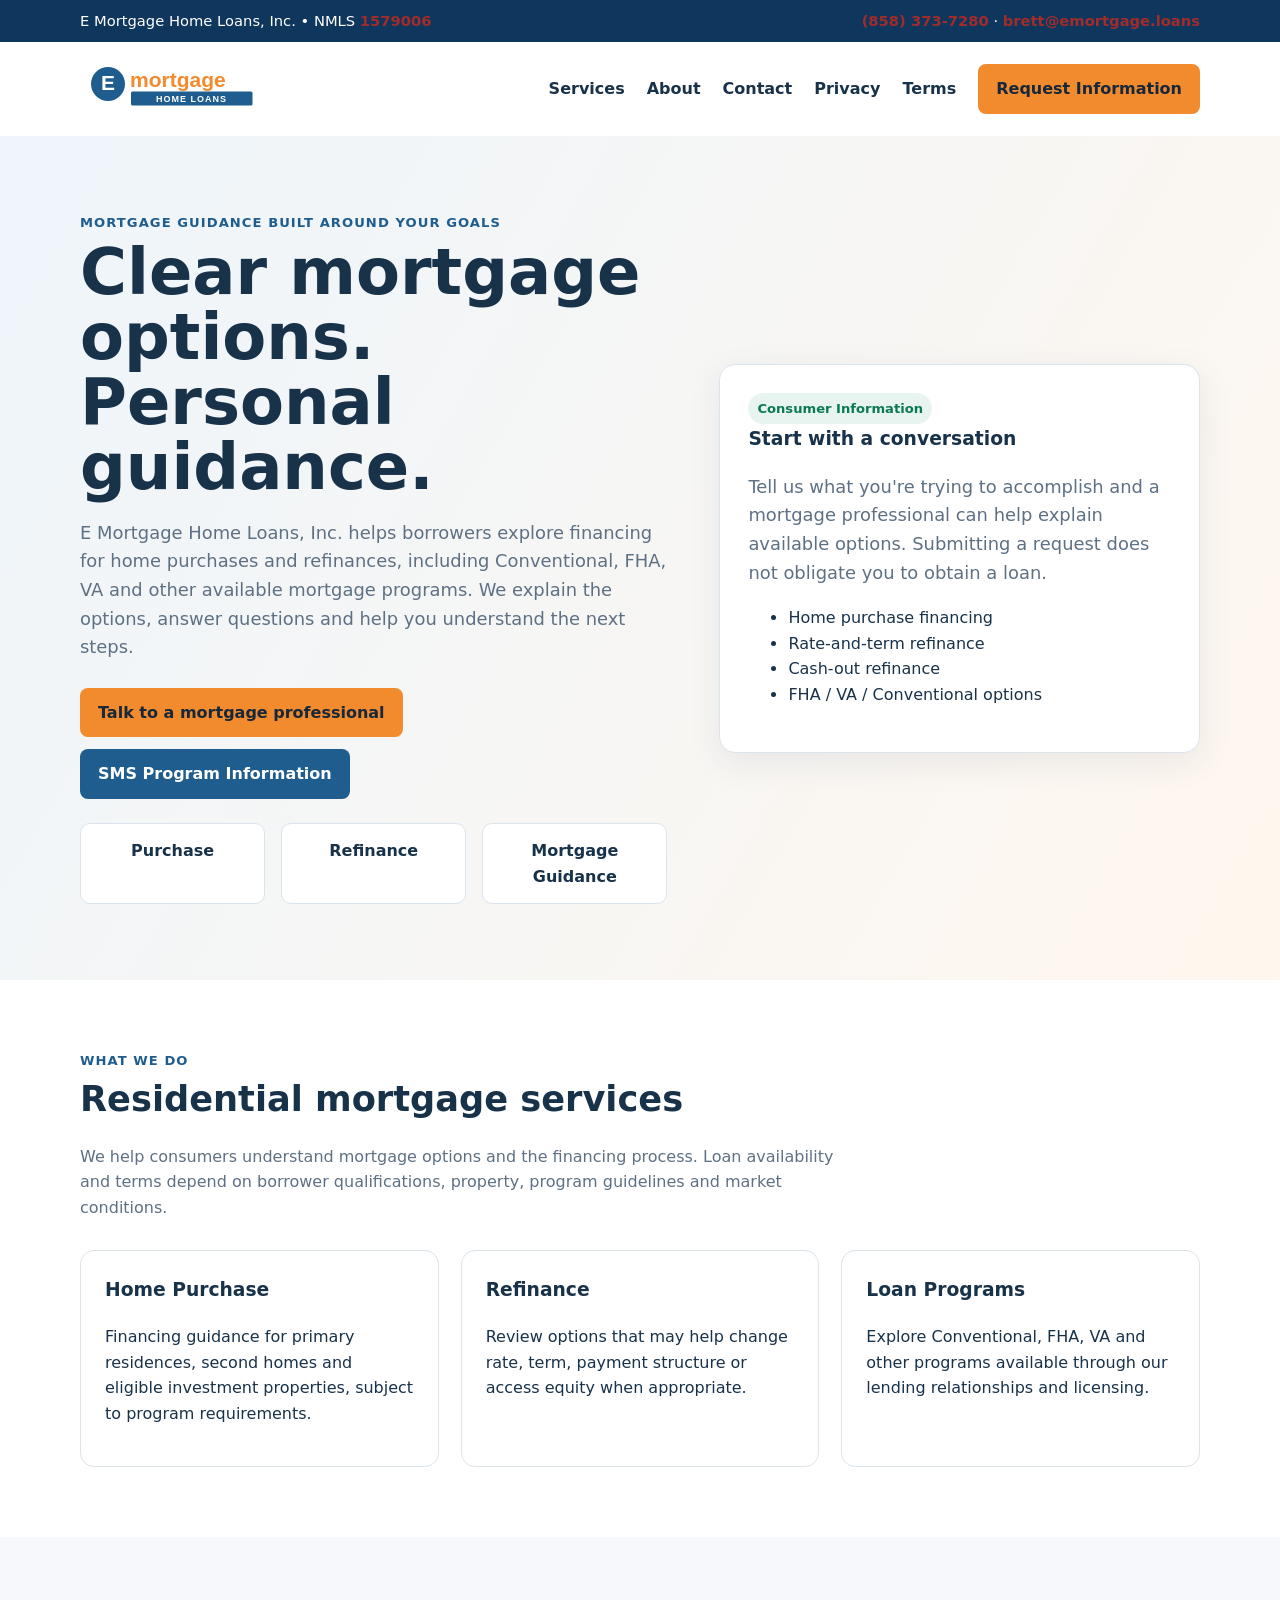
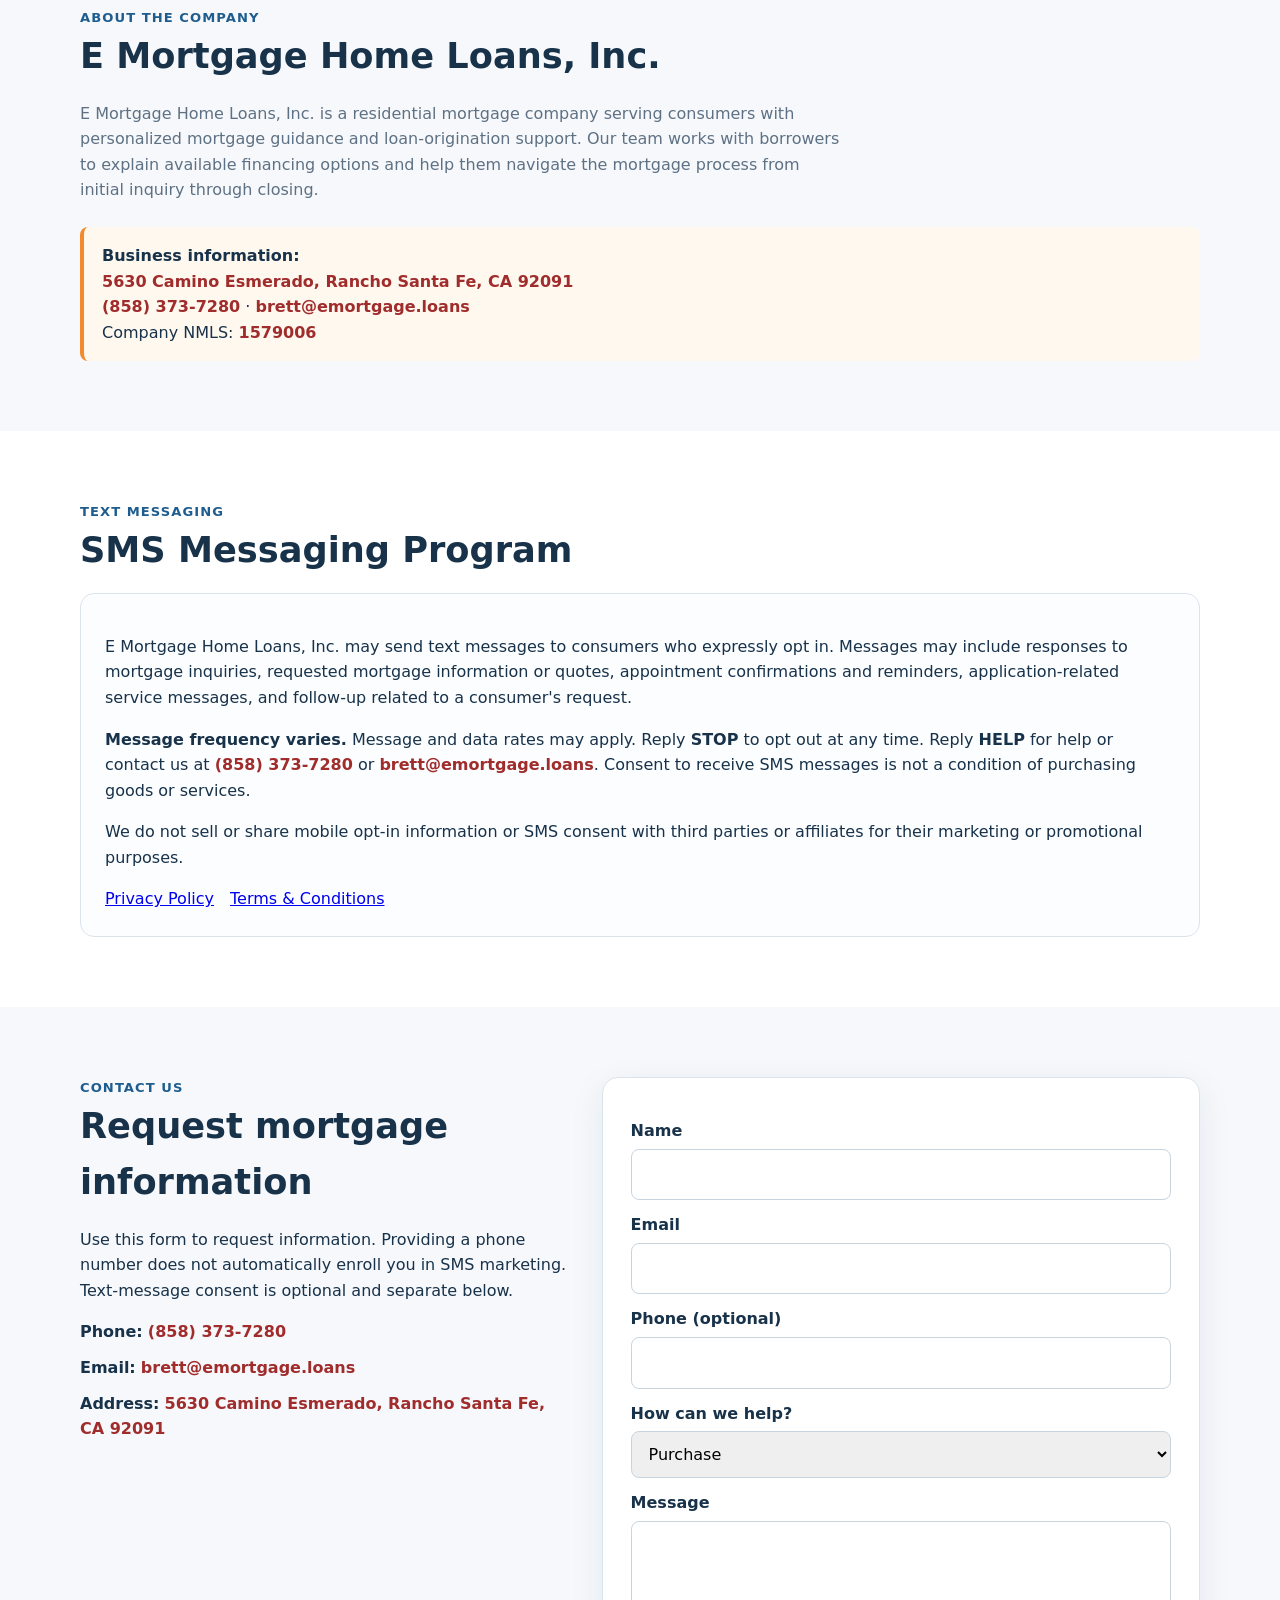
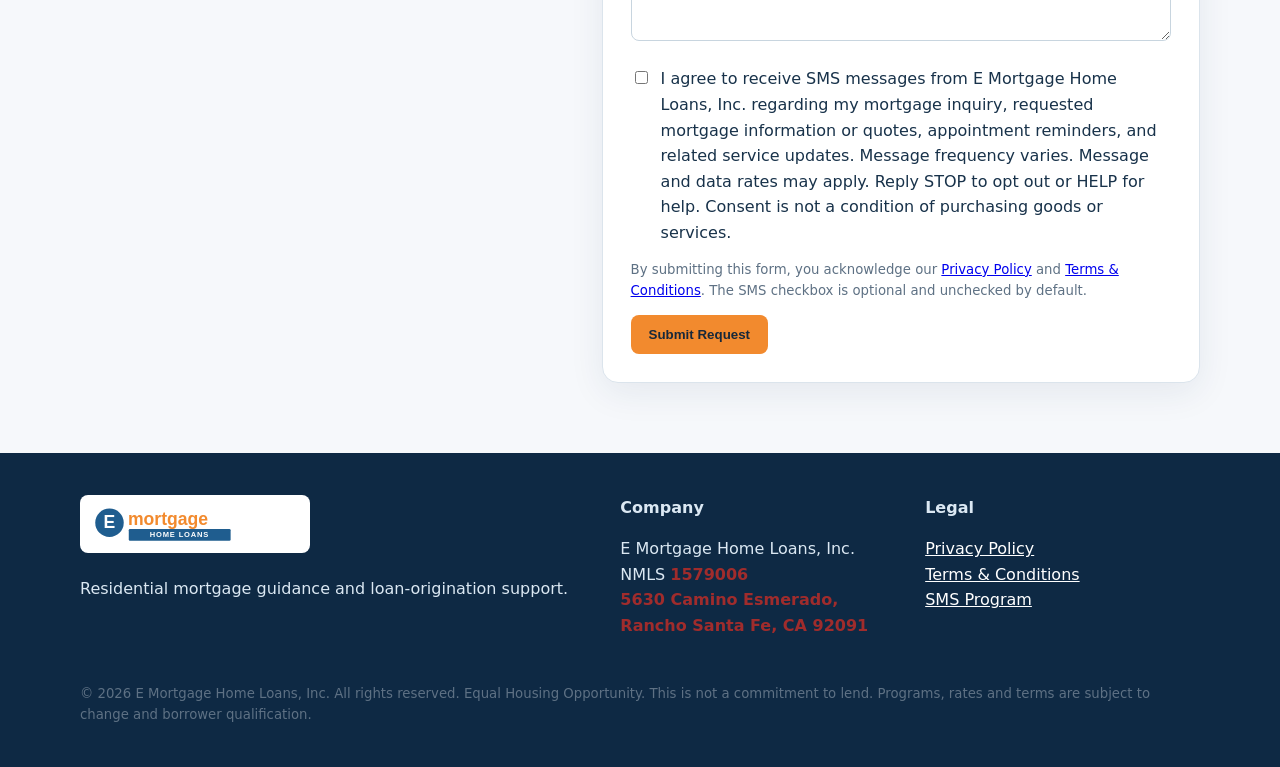
==== index.html @ 781906ae "Initial A2P compliance site" ====
<!doctype html><html lang="en"><head><meta charset="utf-8"><meta name="viewport" content="width=device-width,initial-scale=1"><title>E Mortgage Home Loans, Inc. | Mortgage Solutions</title><meta name="description" content="E Mortgage Home Loans, Inc. provides residential mortgage guidance for home purchases, refinances and a range of loan programs."><link rel="stylesheet" href="styles.css"></head><body>
<div class="topbar"><div class="wrap"><span>E Mortgage Home Loans, Inc. • NMLS <span class="placeholder">1579006</span></span><span><a href="tel:+18583737280"><span class="placeholder">(858) 373-7280</span></a> · <a href="mailto:brett@emortgage.loans"><span class="placeholder">brett@emortgage.loans</span></a></span></div></div>
<header class="wrap nav"><a href="index.html"><img src="assets/logo.svg" alt="E Mortgage Home Loans"></a><nav class="navlinks"><a href="#services">Services</a><a href="#about">About</a><a href="#contact">Contact</a><a href="privacy-policy.html">Privacy</a><a href="terms-and-conditions.html">Terms</a><a class="btn" href="#contact">Request Information</a></nav></header>
<main><section class="hero"><div class="wrap hero-grid"><div><div class="eyebrow">Mortgage guidance built around your goals</div><h1>Clear mortgage options. Personal guidance.</h1><p>E Mortgage Home Loans, Inc. helps borrowers explore financing for home purchases and refinances, including Conventional, FHA, VA and other available mortgage programs. We explain the options, answer questions and help you understand the next steps.</p><div style="display:flex;gap:12px;flex-wrap:wrap;margin-top:26px"><a class="btn" href="#contact">Talk to a mortgage professional</a><a class="btn secondary" href="#sms">SMS Program Information</a></div><div class="trust"><div>Purchase</div><div>Refinance</div><div>Mortgage Guidance</div></div></div><div class="card"><span class="badge">Consumer Information</span><h3>Start with a conversation</h3><p>Tell us what you're trying to accomplish and a mortgage professional can help explain available options. Submitting a request does not obligate you to obtain a loan.</p><ul><li>Home purchase financing</li><li>Rate-and-term refinance</li><li>Cash-out refinance</li><li>FHA / VA / Conventional options</li></ul></div></div></section>
<section id="services" class="section"><div class="wrap"><div class="eyebrow">What we do</div><h2>Residential mortgage services</h2><p class="lead">We help consumers understand mortgage options and the financing process. Loan availability and terms depend on borrower qualifications, property, program guidelines and market conditions.</p><div class="grid3"><div class="service"><h3>Home Purchase</h3><p>Financing guidance for primary residences, second homes and eligible investment properties, subject to program requirements.</p></div><div class="service"><h3>Refinance</h3><p>Review options that may help change rate, term, payment structure or access equity when appropriate.</p></div><div class="service"><h3>Loan Programs</h3><p>Explore Conventional, FHA, VA and other programs available through our lending relationships and licensing.</p></div></div></div></section>
<section id="about" class="section alt"><div class="wrap"><div class="eyebrow">About the company</div><h2>E Mortgage Home Loans, Inc.</h2><p class="lead">E Mortgage Home Loans, Inc. is a residential mortgage company serving consumers with personalized mortgage guidance and loan-origination support. Our team works with borrowers to explain available financing options and help them navigate the mortgage process from initial inquiry through closing.</p><div class="notice" style="margin-top:24px"><strong>Business information:</strong><br><span class="placeholder">5630 Camino Esmerado, Rancho Santa Fe, CA 92091</span><br><span class="placeholder">(858) 373-7280</span> · <span class="placeholder">brett@emortgage.loans</span><br>Company NMLS: <span class="placeholder">1579006</span></div></div></section>
<section id="sms" class="section"><div class="wrap"><div class="eyebrow">Text messaging</div><h2>SMS Messaging Program</h2><div class="smsbox"><p>E Mortgage Home Loans, Inc. may send text messages to consumers who expressly opt in. Messages may include responses to mortgage inquiries, requested mortgage information or quotes, appointment confirmations and reminders, application-related service messages, and follow-up related to a consumer's request.</p><p><strong>Message frequency varies.</strong> Message and data rates may apply. Reply <strong>STOP</strong> to opt out at any time. Reply <strong>HELP</strong> for help or contact us at <span class="placeholder">(858) 373-7280</span> or <span class="placeholder">brett@emortgage.loans</span>. Consent to receive SMS messages is not a condition of purchasing goods or services.</p><p>We do not sell or share mobile opt-in information or SMS consent with third parties or affiliates for their marketing or promotional purposes.</p><div class="legal-links"><a href="privacy-policy.html">Privacy Policy</a><a href="terms-and-conditions.html">Terms & Conditions</a></div></div></div></section>
<section id="contact" class="section alt"><div class="wrap contact-grid"><div><div class="eyebrow">Contact us</div><h2>Request mortgage information</h2><p>Use this form to request information. Providing a phone number does not automatically enroll you in SMS marketing. Text-message consent is optional and separate below.</p><ul class="contact-list"><li><strong>Phone:</strong> <span class="placeholder">(858) 373-7280</span></li><li><strong>Email:</strong> <span class="placeholder">brett@emortgage.loans</span></li><li><strong>Address:</strong> <span class="placeholder">5630 Camino Esmerado, Rancho Santa Fe, CA 92091</span></li></ul></div><div class="card form"><form action="https://formsubmit.co/brett@emortgage.loans" method="POST"><input type="hidden" name="_subject" value="New mortgage website inquiry"><input type="hidden" name="_captcha" value="true"><label for="name">Name</label><input id="name" name="name" required><label for="email">Email</label><input id="email" name="email" type="email" required><label for="phone">Phone (optional)</label><input id="phone" name="phone" type="tel"><label for="interest">How can we help?</label><select id="interest" name="interest"><option>Purchase</option><option>Refinance</option><option>Mortgage consultation</option><option>Other</option></select><label for="message">Message</label><textarea id="message" name="message"></textarea><div class="consent"><input id="smsconsent" type="checkbox" name="sms_consent"><label for="smsconsent" style="margin:0;font-weight:500">I agree to receive SMS messages from E Mortgage Home Loans, Inc. regarding my mortgage inquiry, requested mortgage information or quotes, appointment reminders, and related service updates. Message frequency varies. Message and data rates may apply. Reply STOP to opt out or HELP for help. Consent is not a condition of purchasing goods or services.</label></div><p class="fine">By submitting this form, you acknowledge our <a href="privacy-policy.html">Privacy Policy</a> and <a href="terms-and-conditions.html">Terms & Conditions</a>. The SMS checkbox is optional and unchecked by default.</p><button class="btn" type="submit">Submit Request</button></form></div></div></section></main>
<footer class="footer"><div class="wrap footer-grid"><div><img src="assets/logo.svg" alt="E Mortgage Home Loans"><p>Residential mortgage guidance and loan-origination support.</p></div><div><strong>Company</strong><p>E Mortgage Home Loans, Inc.<br>NMLS <span class="placeholder">1579006</span><br><span class="placeholder">5630 Camino Esmerado, Rancho Santa Fe, CA 92091</span></p></div><div><strong>Legal</strong><p><a href="privacy-policy.html">Privacy Policy</a><br><a href="terms-and-conditions.html">Terms & Conditions</a><br><a href="#sms">SMS Program</a></p></div></div><div class="wrap fine" style="margin-top:28px">© 2026 E Mortgage Home Loans, Inc. All rights reserved. Equal Housing Opportunity. This is not a commitment to lend. Programs, rates and terms are subject to change and borrower qualification.</div></footer>
<!-- GoHighLevel Chat Widget -->
<div data-chat-widget data-widget-id="6a9298bf3cbef685c5a7b94d" data-location-id="gMyM2f3xGUO93p0wqtBM"></div>
<script src="https://widgets.leadconnectorhq.com/loader.js" data-resources-url="https://widgets.leadconnectorhq.com/chat-widget/loader.js" data-widget-id="6a9298bf3cbef685c5a7b94d" data-source="WEB_USER"></script>

</body></html>
---- styles.css ----
:root{--navy:#0f365c;--blue:#1f5d8f;--orange:#f28a2e;--ink:#18324a;--muted:#5e7184;--bg:#f6f8fb;--line:#dbe4ec;--white:#fff;--green:#0b7a53}
*{box-sizing:border-box}html{scroll-behavior:smooth}body{margin:0;font-family:Inter,ui-sans-serif,system-ui,-apple-system,BlinkMacSystemFont,"Segoe UI",sans-serif;color:var(--ink);background:var(--white);line-height:1.6}.wrap{width:min(1120px,92vw);margin:auto}.topbar{background:var(--navy);color:#fff;font-size:.92rem}.topbar .wrap{display:flex;justify-content:space-between;gap:20px;padding:9px 0;flex-wrap:wrap}.topbar a{color:#fff;text-decoration:none}.nav{display:flex;align-items:center;justify-content:space-between;padding:16px 0;gap:24px}.nav img{width:260px;max-width:58vw}.navlinks{display:flex;gap:22px;align-items:center;flex-wrap:wrap}.navlinks a{color:var(--ink);text-decoration:none;font-weight:650}.btn{display:inline-block;background:var(--orange);color:#17283a!important;text-decoration:none;font-weight:800;padding:12px 18px;border-radius:8px;border:0;cursor:pointer}.btn.secondary{background:var(--blue);color:#fff!important}.hero{background:linear-gradient(120deg,#eef5fb,#fff7ee);padding:76px 0}.hero-grid{display:grid;grid-template-columns:1.1fr .9fr;gap:52px;align-items:center}.eyebrow{color:var(--blue);font-weight:800;text-transform:uppercase;letter-spacing:.08em;font-size:.82rem}.hero h1{font-size:clamp(2.4rem,5vw,4.5rem);line-height:1.02;margin:.4rem 0 1rem}.hero p{font-size:1.12rem;color:var(--muted);max-width:720px}.card{background:#fff;border:1px solid var(--line);border-radius:16px;padding:28px;box-shadow:0 10px 35px rgba(20,55,85,.08)}.card h3{margin-top:0}.trust{display:grid;grid-template-columns:repeat(3,1fr);gap:16px;margin-top:24px}.trust div{background:#fff;border:1px solid var(--line);border-radius:10px;padding:14px;font-weight:700;text-align:center}.section{padding:70px 0}.section.alt{background:var(--bg)}.section h2{font-size:2.2rem;margin:0 0 14px}.lead{color:var(--muted);max-width:760px}.grid3{display:grid;grid-template-columns:repeat(3,1fr);gap:22px;margin-top:30px}.service{border:1px solid var(--line);border-radius:14px;padding:24px;background:#fff}.service h3{margin-top:0}.contact-grid{display:grid;grid-template-columns:.9fr 1.1fr;gap:32px}.contact-list{list-style:none;padding:0}.contact-list li{margin:10px 0}.form label{font-weight:700;display:block;margin:12px 0 5px}.form input,.form textarea,.form select{width:100%;padding:12px 13px;border:1px solid #c8d5df;border-radius:8px;font:inherit}.form textarea{min-height:120px}.consent{display:flex;gap:10px;align-items:flex-start;margin-top:18px}.consent input{width:auto;margin-top:5px}.fine{font-size:.83rem;color:var(--muted)}.notice{border-left:4px solid var(--orange);background:#fff8ef;padding:16px 18px;border-radius:8px}.legal h1{font-size:2.5rem}.legal h2{margin-top:36px}.footer{background:#0e2944;color:#dbe8f3;padding:42px 0}.footer-grid{display:grid;grid-template-columns:1.3fr .7fr .7fr;gap:30px}.footer a{color:#fff}.footer img{width:230px;background:#fff;border-radius:8px;padding:6px}.badge{display:inline-block;background:#e7f4ef;color:var(--green);padding:5px 9px;border-radius:999px;font-weight:800;font-size:.82rem}.placeholder{color:#a02c2c;font-weight:800}.smsbox{border:1px solid var(--line);border-radius:14px;padding:24px;background:#fbfdff}.legal-links{display:flex;gap:16px;flex-wrap:wrap;margin-top:12px}@media(max-width:820px){.hero-grid,.contact-grid,.footer-grid{grid-template-columns:1fr}.grid3,.trust{grid-template-columns:1fr}.nav{align-items:flex-start;flex-direction:column}.navlinks{gap:14px}.hero{padding:50px 0}}
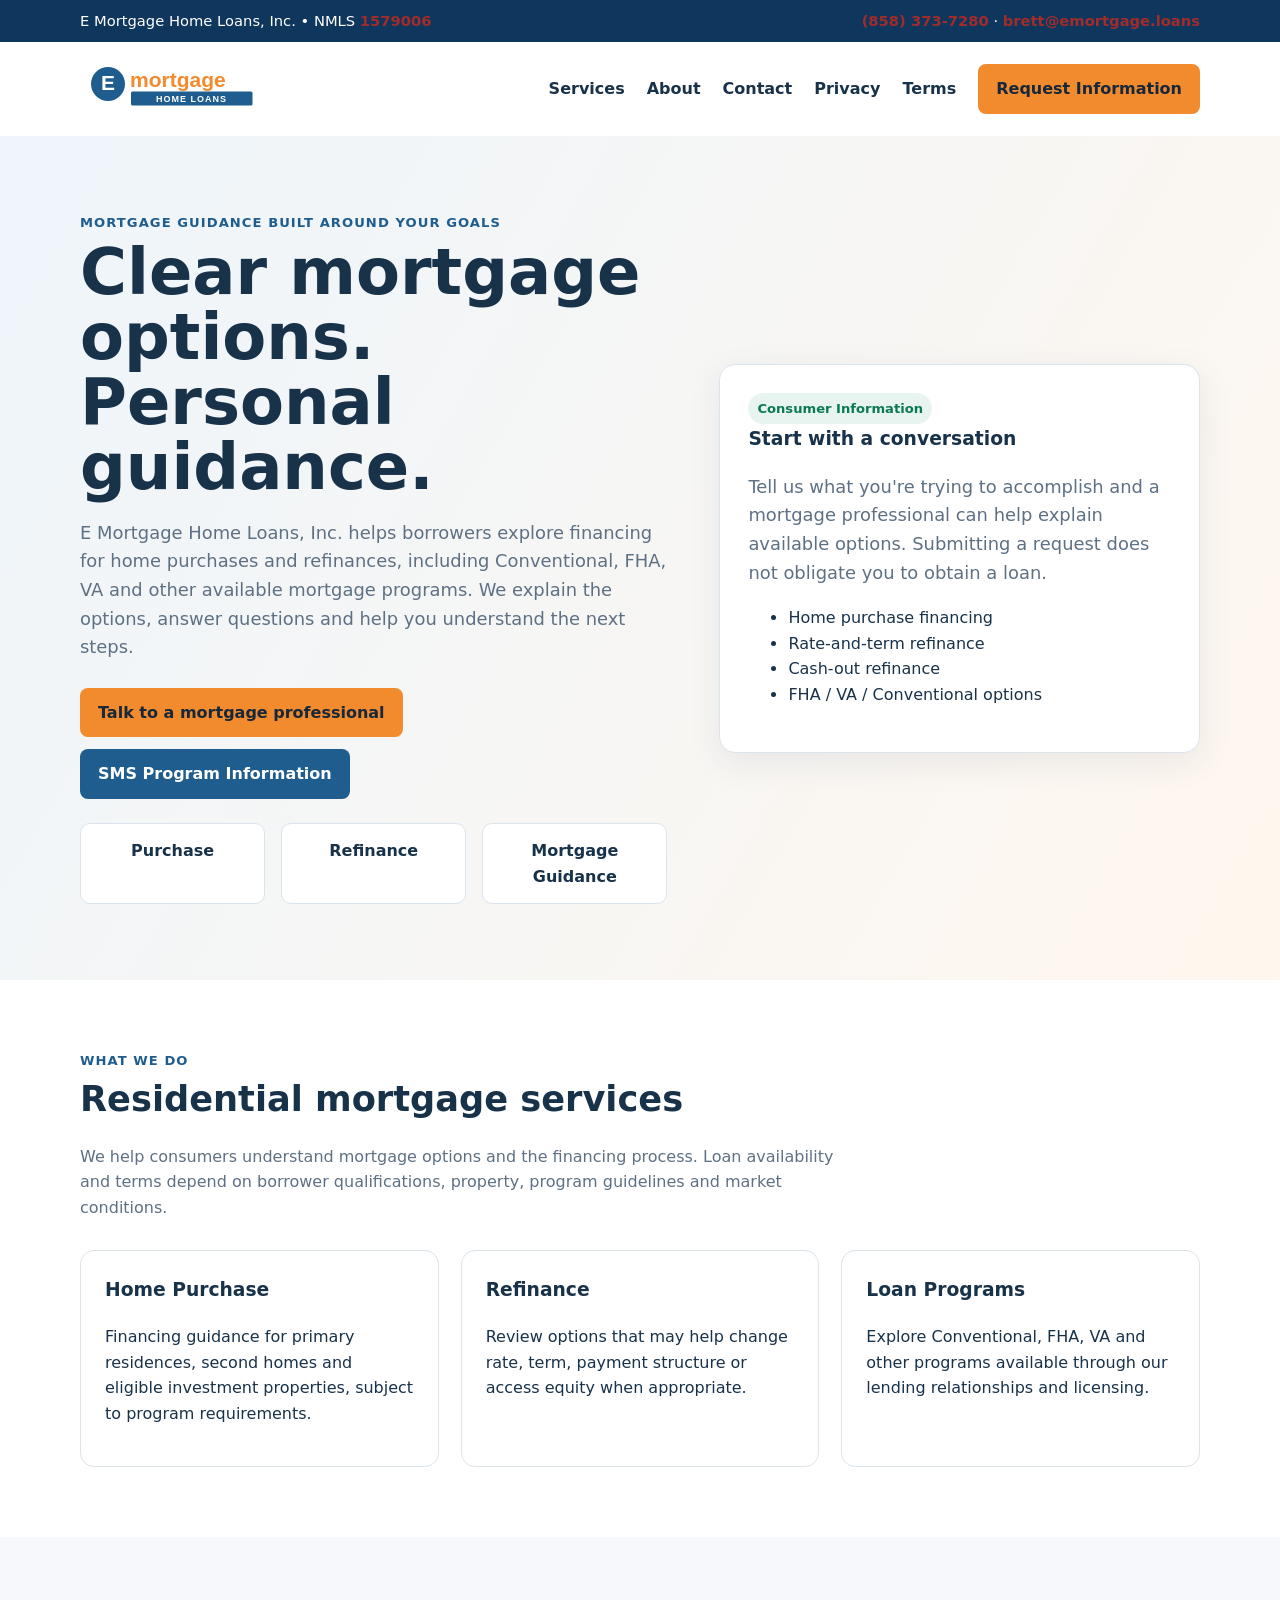
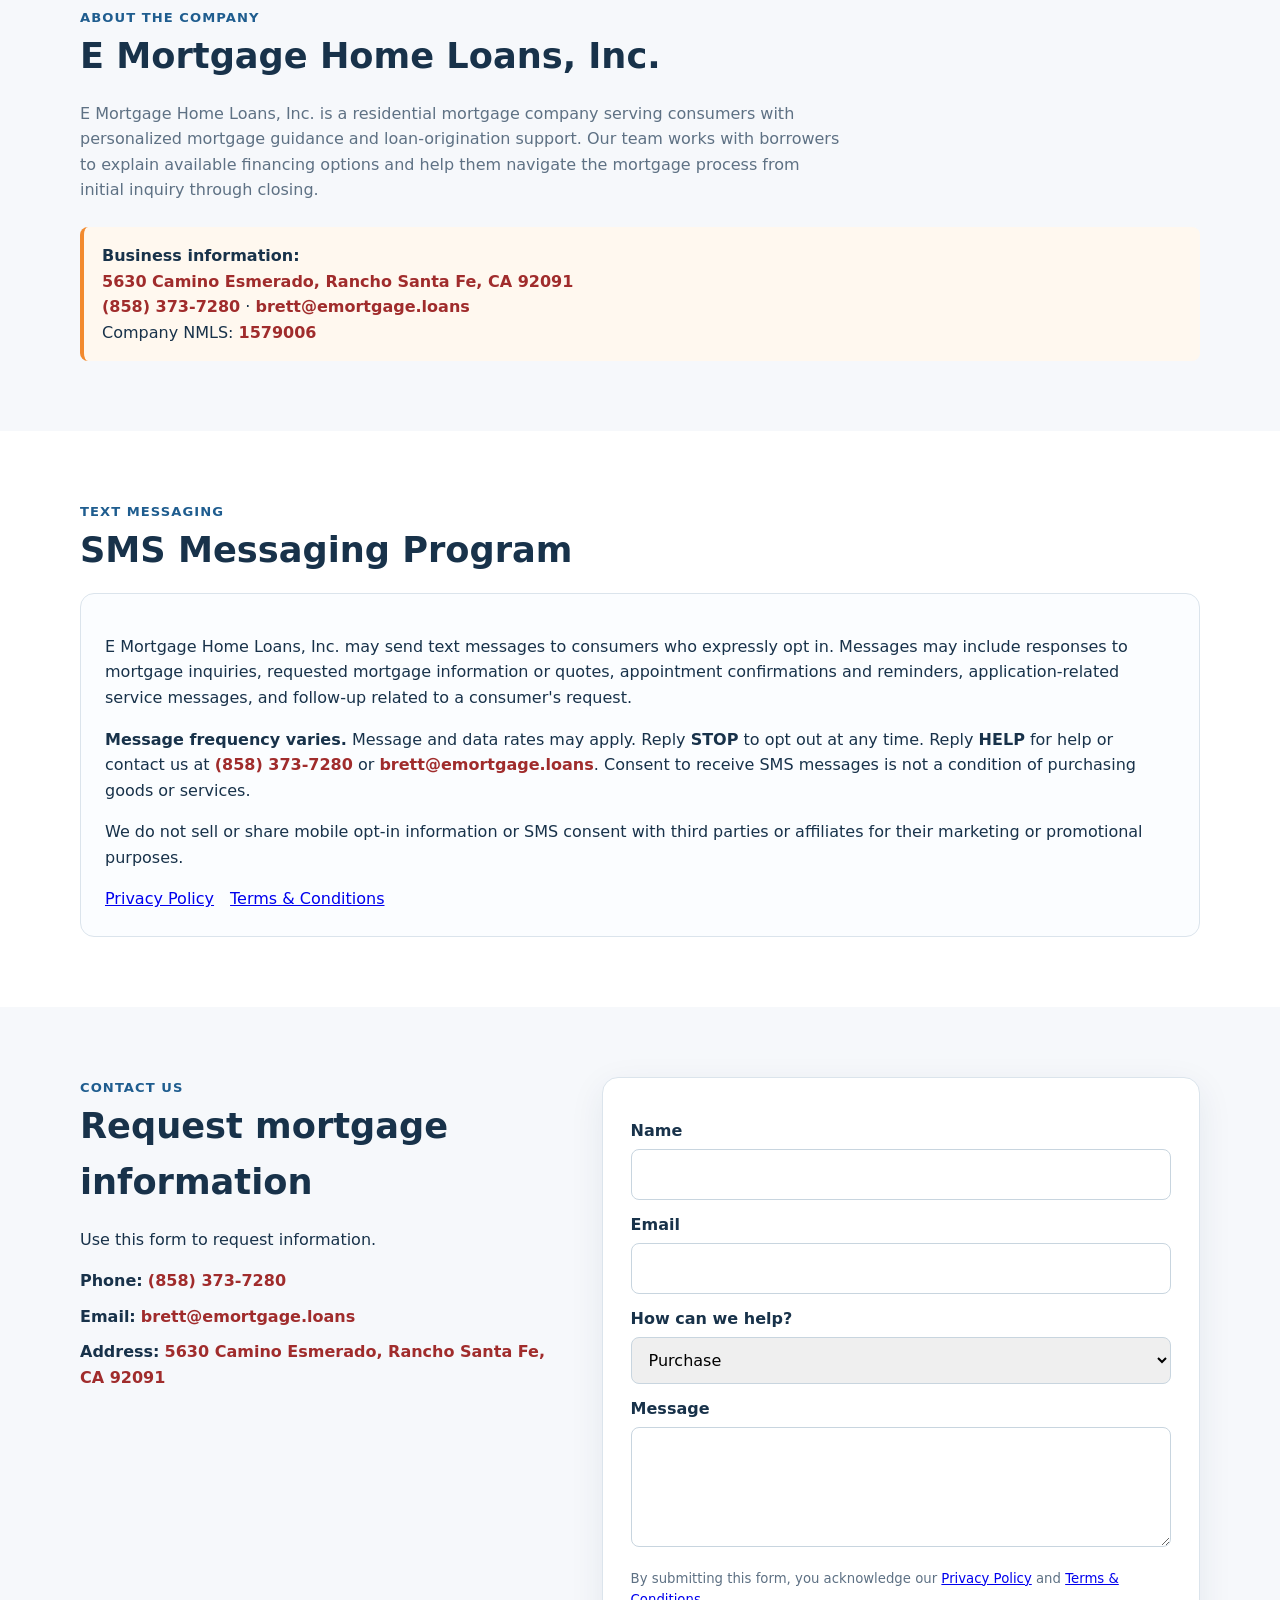
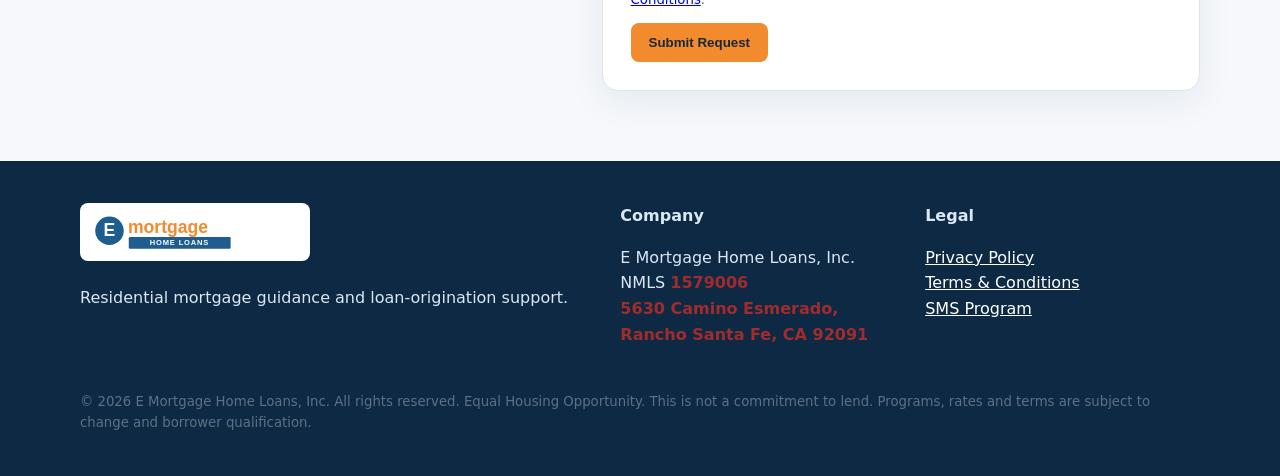
==== commit 45cc7413: "A2P: make GHL widget sole SMS opt-in GoHighLevel's A2P website compliance check requires certifying " ====
--- a/index.html
+++ b/index.html
@@ -5,7 +5,7 @@
 <section id="services" class="section"><div class="wrap"><div class="eyebrow">What we do</div><h2>Residential mortgage services</h2><p class="lead">We help consumers understand mortgage options and the financing process. Loan availability and terms depend on borrower qualifications, property, program guidelines and market conditions.</p><div class="grid3"><div class="service"><h3>Home Purchase</h3><p>Financing guidance for primary residences, second homes and eligible investment properties, subject to program requirements.</p></div><div class="service"><h3>Refinance</h3><p>Review options that may help change rate, term, payment structure or access equity when appropriate.</p></div><div class="service"><h3>Loan Programs</h3><p>Explore Conventional, FHA, VA and other programs available through our lending relationships and licensing.</p></div></div></div></section>
 <section id="about" class="section alt"><div class="wrap"><div class="eyebrow">About the company</div><h2>E Mortgage Home Loans, Inc.</h2><p class="lead">E Mortgage Home Loans, Inc. is a residential mortgage company serving consumers with personalized mortgage guidance and loan-origination support. Our team works with borrowers to explain available financing options and help them navigate the mortgage process from initial inquiry through closing.</p><div class="notice" style="margin-top:24px"><strong>Business information:</strong><br><span class="placeholder">5630 Camino Esmerado, Rancho Santa Fe, CA 92091</span><br><span class="placeholder">(858) 373-7280</span> · <span class="placeholder">brett@emortgage.loans</span><br>Company NMLS: <span class="placeholder">1579006</span></div></div></section>
 <section id="sms" class="section"><div class="wrap"><div class="eyebrow">Text messaging</div><h2>SMS Messaging Program</h2><div class="smsbox"><p>E Mortgage Home Loans, Inc. may send text messages to consumers who expressly opt in. Messages may include responses to mortgage inquiries, requested mortgage information or quotes, appointment confirmations and reminders, application-related service messages, and follow-up related to a consumer's request.</p><p><strong>Message frequency varies.</strong> Message and data rates may apply. Reply <strong>STOP</strong> to opt out at any time. Reply <strong>HELP</strong> for help or contact us at <span class="placeholder">(858) 373-7280</span> or <span class="placeholder">brett@emortgage.loans</span>. Consent to receive SMS messages is not a condition of purchasing goods or services.</p><p>We do not sell or share mobile opt-in information or SMS consent with third parties or affiliates for their marketing or promotional purposes.</p><div class="legal-links"><a href="privacy-policy.html">Privacy Policy</a><a href="terms-and-conditions.html">Terms & Conditions</a></div></div></div></section>
-<section id="contact" class="section alt"><div class="wrap contact-grid"><div><div class="eyebrow">Contact us</div><h2>Request mortgage information</h2><p>Use this form to request information. Providing a phone number does not automatically enroll you in SMS marketing. Text-message consent is optional and separate below.</p><ul class="contact-list"><li><strong>Phone:</strong> <span class="placeholder">(858) 373-7280</span></li><li><strong>Email:</strong> <span class="placeholder">brett@emortgage.loans</span></li><li><strong>Address:</strong> <span class="placeholder">5630 Camino Esmerado, Rancho Santa Fe, CA 92091</span></li></ul></div><div class="card form"><form action="https://formsubmit.co/brett@emortgage.loans" method="POST"><input type="hidden" name="_subject" value="New mortgage website inquiry"><input type="hidden" name="_captcha" value="true"><label for="name">Name</label><input id="name" name="name" required><label for="email">Email</label><input id="email" name="email" type="email" required><label for="phone">Phone (optional)</label><input id="phone" name="phone" type="tel"><label for="interest">How can we help?</label><select id="interest" name="interest"><option>Purchase</option><option>Refinance</option><option>Mortgage consultation</option><option>Other</option></select><label for="message">Message</label><textarea id="message" name="message"></textarea><div class="consent"><input id="smsconsent" type="checkbox" name="sms_consent"><label for="smsconsent" style="margin:0;font-weight:500">I agree to receive SMS messages from E Mortgage Home Loans, Inc. regarding my mortgage inquiry, requested mortgage information or quotes, appointment reminders, and related service updates. Message frequency varies. Message and data rates may apply. Reply STOP to opt out or HELP for help. Consent is not a condition of purchasing goods or services.</label></div><p class="fine">By submitting this form, you acknowledge our <a href="privacy-policy.html">Privacy Policy</a> and <a href="terms-and-conditions.html">Terms & Conditions</a>. The SMS checkbox is optional and unchecked by default.</p><button class="btn" type="submit">Submit Request</button></form></div></div></section></main>
+<section id="contact" class="section alt"><div class="wrap contact-grid"><div><div class="eyebrow">Contact us</div><h2>Request mortgage information</h2><p>Use this form to request information.</p><ul class="contact-list"><li><strong>Phone:</strong> <span class="placeholder">(858) 373-7280</span></li><li><strong>Email:</strong> <span class="placeholder">brett@emortgage.loans</span></li><li><strong>Address:</strong> <span class="placeholder">5630 Camino Esmerado, Rancho Santa Fe, CA 92091</span></li></ul></div><div class="card form"><form action="https://formsubmit.co/brett@emortgage.loans" method="POST"><input type="hidden" name="_subject" value="New mortgage website inquiry"><input type="hidden" name="_captcha" value="true"><label for="name">Name</label><input id="name" name="name" required><label for="email">Email</label><input id="email" name="email" type="email" required><label for="interest">How can we help?</label><select id="interest" name="interest"><option>Purchase</option><option>Refinance</option><option>Mortgage consultation</option><option>Other</option></select><label for="message">Message</label><textarea id="message" name="message"></textarea><p class="fine">By submitting this form, you acknowledge our <a href="privacy-policy.html">Privacy Policy</a> and <a href="terms-and-conditions.html">Terms & Conditions</a>.</p><button class="btn" type="submit">Submit Request</button></form></div></div></section></main>
 <footer class="footer"><div class="wrap footer-grid"><div><img src="assets/logo.svg" alt="E Mortgage Home Loans"><p>Residential mortgage guidance and loan-origination support.</p></div><div><strong>Company</strong><p>E Mortgage Home Loans, Inc.<br>NMLS <span class="placeholder">1579006</span><br><span class="placeholder">5630 Camino Esmerado, Rancho Santa Fe, CA 92091</span></p></div><div><strong>Legal</strong><p><a href="privacy-policy.html">Privacy Policy</a><br><a href="terms-and-conditions.html">Terms & Conditions</a><br><a href="#sms">SMS Program</a></p></div></div><div class="wrap fine" style="margin-top:28px">© 2026 E Mortgage Home Loans, Inc. All rights reserved. Equal Housing Opportunity. This is not a commitment to lend. Programs, rates and terms are subject to change and borrower qualification.</div></footer>
 <!-- GoHighLevel Chat Widget -->
 <div data-chat-widget data-widget-id="6a9298bf3cbef685c5a7b94d" data-location-id="gMyM2f3xGUO93p0wqtBM"></div>
